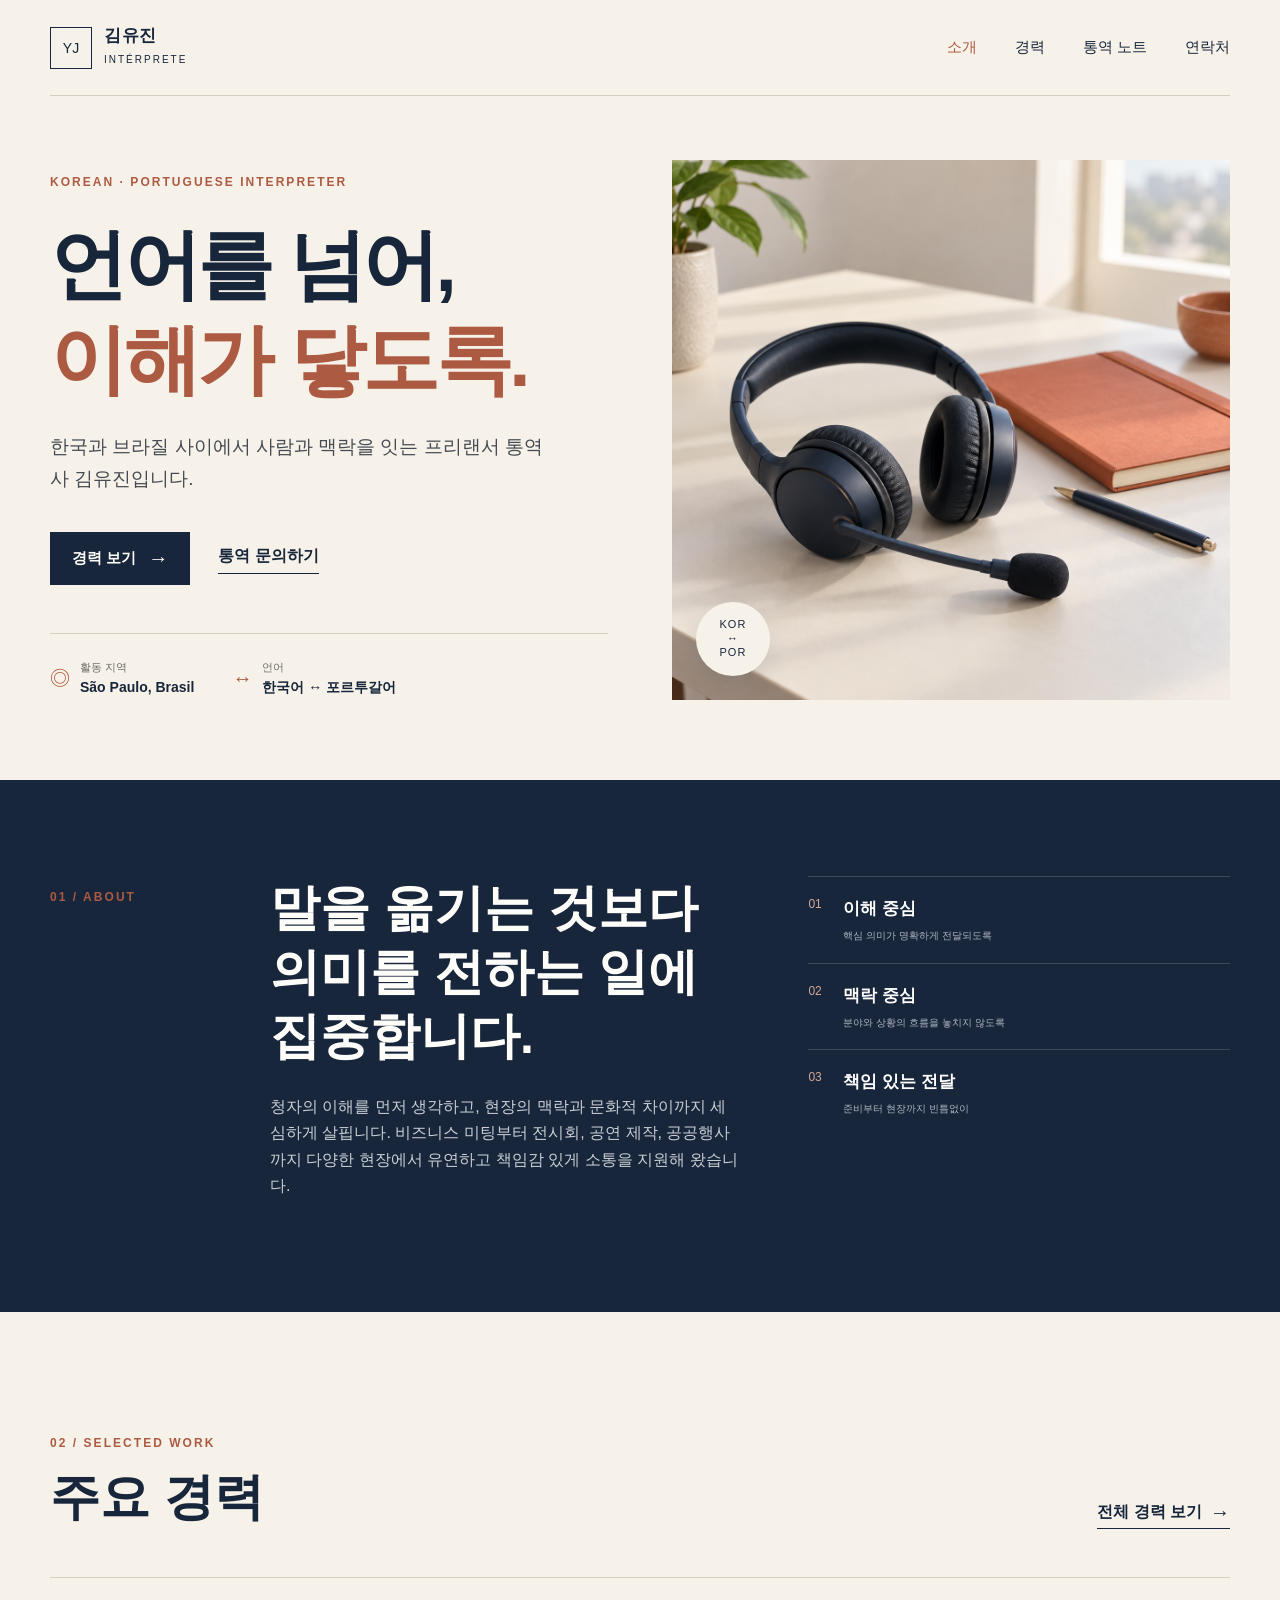
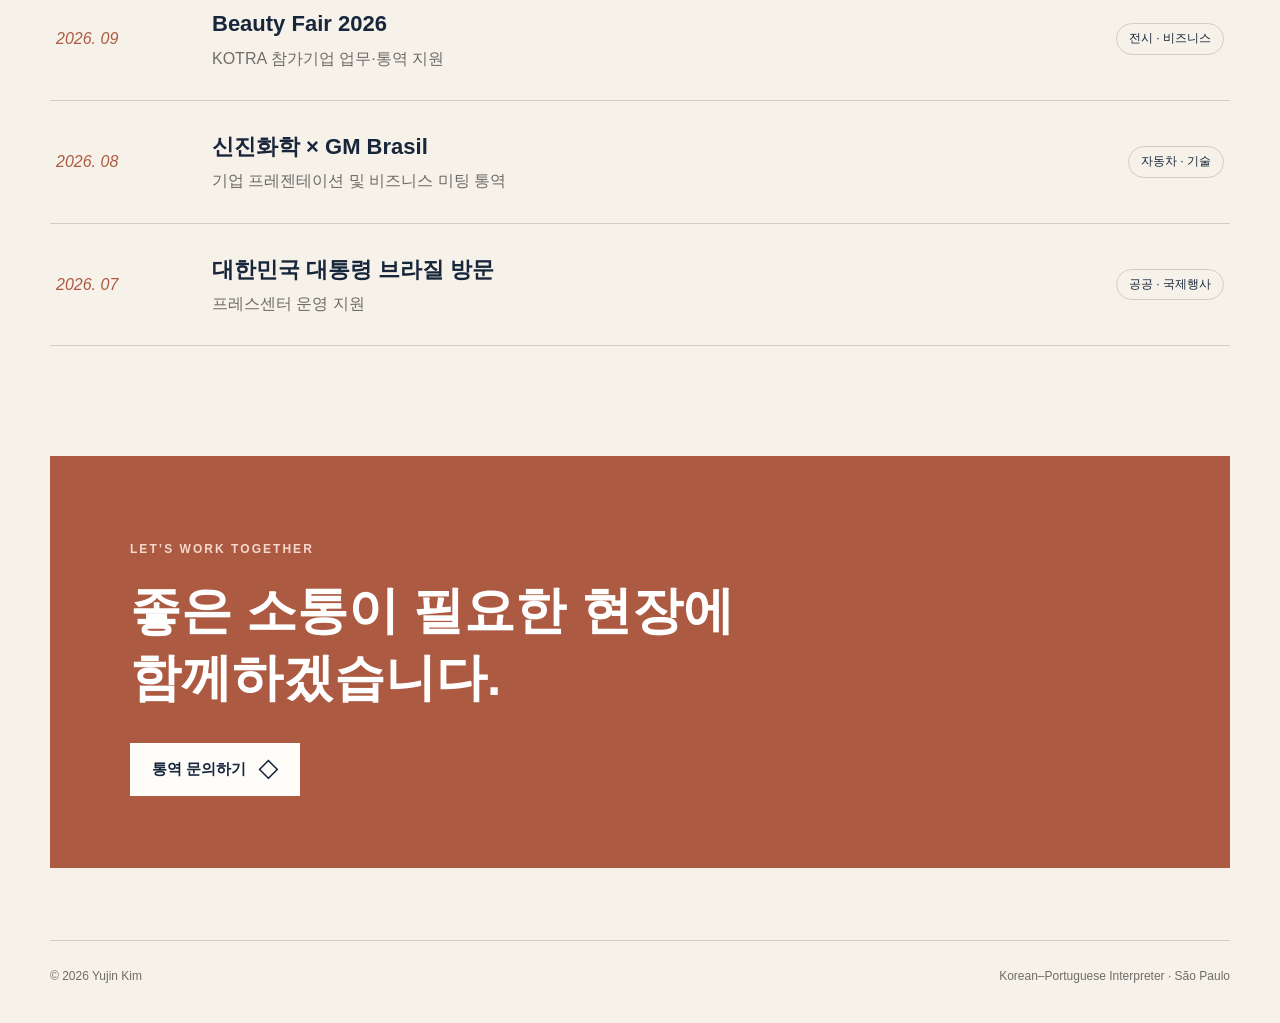
==== index.html @ b3f225e0 "첫 배포" ====
<!doctype html>
<html lang="ko">
<head>
<meta charset="utf-8">
<meta name="viewport" content="width=device-width, initial-scale=1">
<title>김유진 | 한–포 통역사</title>
<meta name="description" content="한국어–포르투갈어 프리랜서 통역사 김유진의 포트폴리오입니다.">
<link rel="icon" href="./public/favicon.svg" type="image/svg+xml">
<link rel="stylesheet" href="./styles.css">
</head>
<body>
<main>
      <header class="site-header shell"><a class="brand" href="./index.html" aria-current="page"><span>YJ</span><b>김유진</b><small>INTÉRPRETE</small></a><nav aria-label="주요 메뉴"><a href="./index.html" aria-current="page">소개</a><a href="./experience.html">경력</a><a href="./notes.html">통역 노트</a><a href="./contact.html">연락처</a></nav></header>
      <section class="hero shell">
        <div class="hero-copy">
          <p class="eyebrow">KOREAN · PORTUGUESE INTERPRETER</p>
          <h1>언어를 넘어,<br /><em>이해가 닿도록.</em></h1>
          <p class="hero-lead">한국과 브라질 사이에서 사람과 맥락을 잇는 프리랜서 통역사 김유진입니다.</p>
          <div class="hero-actions">
            <a class="button button-dark" href="./experience.html">경력 보기 <span class="icon" aria-hidden="true">→</span></a>
            <a class="text-link" href="./contact.html">통역 문의하기</a>
          </div>
          <dl class="hero-meta">
            <div><span class="icon" aria-hidden="true">◎</span><dt>활동 지역</dt><dd>São Paulo, Brasil</dd></div>
            <div><span class="icon" aria-hidden="true">↔</span><dt>언어</dt><dd>한국어 ↔ 포르투갈어</dd></div>
          </dl>
        </div>
        <div class="hero-visual">
          <img src="./public/interpreter-hero.png" alt="밝은 책상 위의 네이비 통역용 헤드셋과 노트, 펜" fetchpriority="high" />
          <span class="hero-stamp">KOR<br />↔<br />POR</span>
        </div>
      </section>
      <section class="intro-band"><div class="shell intro-grid">
        <p class="section-index">01 / ABOUT</p>
        <div><h2>말을 옮기는 것보다<br />의미를 전하는 일에 집중합니다.</h2><p>청자의 이해를 먼저 생각하고, 현장의 맥락과 문화적 차이까지 세심하게 살핍니다. 비즈니스 미팅부터 전시회, 공연 제작, 공공행사까지 다양한 현장에서 유연하고 책임감 있게 소통을 지원해 왔습니다.</p></div>
        <div class="principles"><span>01 <b>이해 중심</b><small>핵심 의미가 명확하게 전달되도록</small></span><span>02 <b>맥락 중심</b><small>분야와 상황의 흐름을 놓치지 않도록</small></span><span>03 <b>책임 있는 전달</b><small>준비부터 현장까지 빈틈없이</small></span></div>
      </div></section>
      <section class="shell featured-section">
        <div class="section-heading"><div><p class="section-index">02 / SELECTED WORK</p><h2>주요 경력</h2></div><a class="text-link" href="./experience.html">전체 경력 보기 <span class="icon" aria-hidden="true">→</span></a></div>
        <div class="work-list"><article class="work-row"><time>2026. 09</time><div><h3>Beauty Fair 2026</h3><p>KOTRA 참가기업 업무·통역 지원</p></div><span>전시 · 비즈니스</span></article><article class="work-row"><time>2026. 08</time><div><h3>신진화학 × GM Brasil</h3><p>기업 프레젠테이션 및 비즈니스 미팅 통역</p></div><span>자동차 · 기술</span></article><article class="work-row"><time>2026. 07</time><div><h3>대한민국 대통령 브라질 방문</h3><p>프레스센터 운영 지원</p></div><span>공공 · 국제행사</span></article></div>
      </section>
      <section class="cta shell"><p class="eyebrow">LET’S WORK TOGETHER</p><h2>좋은 소통이 필요한 현장에<br />함께하겠습니다.</h2><a class="button button-light" href="./contact.html">통역 문의하기 <span class="icon" aria-hidden="true">◇</span></a></section>
      <footer class="footer shell"><span>© 2026 Yujin Kim</span><span>Korean–Portuguese Interpreter · São Paulo</span></footer>
    </main>
</body>
</html>
---- styles.css ----
:root{--ink:#17263b;--paper:#f7f2e9;--cream:#eee5d7;--terra:#ad5a42;--line:#d7cdbf;--white:#fffdfa;--muted:#6e6c68;--background:var(--paper);--foreground:var(--ink);--card:var(--white);--card-foreground:var(--ink);--primary:var(--ink);--primary-foreground:var(--white);--secondary:var(--cream);--secondary-foreground:var(--ink);--muted-foreground:var(--muted);--border:var(--line);--radius:.4rem}

*{box-sizing:border-box}html{scroll-behavior:smooth}body{margin:0;background:var(--paper);color:var(--ink);font-family:"Pretendard","Noto Sans KR","Malgun Gothic","Apple SD Gothic Neo",Arial,sans-serif;font-size:16px;line-height:1.65}a{color:inherit;text-decoration:none}.shell{width:min(1180px,calc(100% - 48px));margin-inline:auto}.site-header{height:96px;display:flex;align-items:center;justify-content:space-between;border-bottom:1px solid var(--line)}.brand{display:grid;grid-template-columns:42px auto;grid-template-rows:auto auto;column-gap:12px;line-height:1}.brand span{grid-row:1/3;width:42px;height:42px;border:1px solid var(--ink);display:grid;place-items:center;font-family:"Pretendard","Noto Sans KR","Malgun Gothic","Apple SD Gothic Neo",Arial,sans-serif;font-size:14px}.brand b{font-size:17px;letter-spacing:.03em}.brand small{font-size:10px;letter-spacing:.2em;margin-top:7px}.site-header nav{display:flex;gap:38px;font-size:15px}.site-header nav a{position:relative}.site-header nav a:after{content:"";position:absolute;left:0;right:100%;bottom:-7px;height:1px;background:var(--terra);transition:.25s}.site-header nav a:hover:after{right:0}
.hero{min-height:680px;display:grid;grid-template-columns:1fr 1fr;gap:64px;align-items:center;padding-block:64px 80px}.eyebrow,.section-index{font-size:12px;font-weight:700;letter-spacing:.17em;color:var(--terra);text-transform:uppercase}.hero h1,.page-hero h1,.contact-title h1{font-family:"Pretendard","Noto Sans KR","Malgun Gothic","Apple SD Gothic Neo",Arial,sans-serif;font-size:clamp(48px,6vw,82px);font-weight:400;line-height:1.14;letter-spacing:-.035em;margin:24px 0}.hero h1 em,.page-hero h1 em,.contact-title h1 em{color:var(--terra);font-style:italic}.hero-lead{font-size:19px;max-width:510px;color:#454b52}.hero-actions{display:flex;align-items:center;gap:28px;margin-top:38px}.button{display:inline-flex;align-items:center;justify-content:center;gap:12px;padding:14px 22px;font-weight:650;font-size:15px;transition:.2s}.button-dark{background:var(--ink);color:var(--white)}.button-dark:hover{background:var(--terra)}.button-light{background:var(--white);color:var(--ink)}.button-light:hover{background:var(--cream)}.text-link{display:inline-flex;align-items:center;gap:8px;border-bottom:1px solid currentColor;padding-bottom:3px;font-weight:650}.hero-meta{display:flex;gap:38px;margin:48px 0 0;padding-top:24px;border-top:1px solid var(--line)}.hero-meta div{display:grid;grid-template-columns:auto auto;column-gap:10px;align-items:center}.hero-meta svg{grid-row:1/3;color:var(--terra)}.hero-meta dt{font-size:11px;color:var(--muted)}.hero-meta dd{margin:0;font-size:14px;font-weight:650}.hero-visual{position:relative;min-height:540px;overflow:hidden}.hero-visual img{object-fit:cover;object-position:65% center}.hero-stamp{position:absolute;left:24px;bottom:24px;width:74px;height:74px;border-radius:50%;background:var(--paper);display:grid;place-items:center;text-align:center;font:11px/1.25 "Pretendard","Noto Sans KR","Malgun Gothic","Apple SD Gothic Neo",Arial,sans-serif;letter-spacing:.1em;box-shadow:0 8px 30px #17263b1a}
.intro-band{background:var(--ink);color:var(--white);padding:96px 0}.intro-grid{display:grid;grid-template-columns:150px 1fr .9fr;gap:70px}.intro-grid h2,.section-heading h2,.expertise h2{font-family:"Pretendard","Noto Sans KR","Malgun Gothic","Apple SD Gothic Neo",Arial,sans-serif;font-size:clamp(32px,4vw,50px);font-weight:600;line-height:1.28;margin:0 0 26px}.intro-grid>div>p{color:#c9ced4;max-width:560px}.principles{display:flex;flex-direction:column}.principles span{display:grid;grid-template-columns:35px 1fr;border-top:1px solid #ffffff2c;padding:18px 0;color:#d5a997;font-size:12px}.principles b{color:white;font-size:17px}.principles small{grid-column:2;color:#aeb6c0;margin-top:5px}.featured-section{padding-block:110px}.section-heading{display:flex;justify-content:space-between;align-items:end;margin-bottom:48px}.section-heading h2{margin:10px 0 0}.work-row{display:grid;grid-template-columns:120px 1fr auto;gap:36px;align-items:center;padding:28px 6px;border-top:1px solid var(--line);transition:.2s}.work-row:last-child{border-bottom:1px solid var(--line)}.work-row:hover{padding-inline:16px;background:#fff8}.work-row time{font:italic 16px "Pretendard","Noto Sans KR","Malgun Gothic","Apple SD Gothic Neo",Arial,sans-serif;color:var(--terra)}.work-row h3{font-size:22px;margin:0 0 3px}.work-row p{color:var(--muted);margin:0}.work-row>span,.tag{font-size:12px;border:1px solid var(--line);border-radius:99px;padding:5px 12px}.cta{background:var(--terra);color:white;padding:72px 80px;margin-bottom:72px;position:relative}.cta .eyebrow{color:#f6d8cd}.cta h2{font:600 clamp(34px,4vw,52px)/1.3 "Pretendard","Noto Sans KR","Malgun Gothic","Apple SD Gothic Neo",Arial,sans-serif;margin:18px 0 32px}.footer{display:flex;justify-content:space-between;border-top:1px solid var(--line);padding-block:26px 36px;font-size:12px;color:var(--muted)}
.page-hero{padding-block:100px 88px;display:grid;grid-template-columns:1fr .45fr;align-items:end}.page-hero .eyebrow{grid-column:1/3}.page-hero h1{font-size:clamp(44px,5.5vw,72px);margin-bottom:0}.page-hero>p:last-child{color:var(--muted);margin:0 0 10px}.experience-table{border-bottom:1px solid var(--line)}.experience-row{display:grid;grid-template-columns:55px 100px 1fr auto;gap:24px;align-items:center;border-top:1px solid var(--line);padding:25px 4px}.experience-row .number{font:italic 13px "Pretendard","Noto Sans KR","Malgun Gothic","Apple SD Gothic Neo",Arial,sans-serif;color:var(--terra)}.experience-row time{font-size:13px;color:var(--muted)}.experience-row h2{font-size:20px;margin:0}.experience-row p{margin:2px 0 0;color:var(--muted);font-size:14px}.expertise{display:grid;grid-template-columns:200px 1fr;padding-block:100px}.pill-grid{display:grid;grid-template-columns:repeat(3,1fr);gap:12px}.pill-grid span{border:1px solid var(--line);padding:16px 20px;background:#fff5}
.contact-layout{min-height:650px;display:grid;grid-template-columns:1.15fr .85fr;gap:100px;align-items:center;padding-block:80px}.contact-title>p:last-child{font-size:18px;color:var(--muted);max-width:480px}.contact-card{background:var(--ink);color:white;padding:44px}.card-kicker{font-size:12px;letter-spacing:.14em;color:#d5a997;margin:0 0 24px}.contact-card>a,.contact-line{display:grid;grid-template-columns:28px 1fr auto;gap:18px;align-items:center;padding:24px 0;border-top:1px solid #ffffff2c}.contact-card small{display:block;color:#aeb6c0;font-size:10px;letter-spacing:.15em}.contact-card b{font-size:17px}.contact-card svg{color:#d5a997}.inquiry{border-top:1px solid var(--line);padding-block:65px;display:grid;grid-template-columns:200px 1fr}.inquiry-grid{display:grid;grid-template-columns:repeat(4,1fr);gap:20px}.inquiry-grid span{display:flex;flex-direction:column;font-weight:650}.inquiry-grid b{font:italic 24px "Pretendard","Noto Sans KR","Malgun Gothic","Apple SD Gothic Neo",Arial,sans-serif;color:var(--terra);margin-bottom:12px}.contact-note{background:var(--cream);padding:22px 28px;margin-bottom:70px}.contact-note p{margin:0;font-size:14px}
@media(max-width:850px){.shell{width:min(100% - 32px,1180px)}.site-header{height:78px}.site-header nav{gap:19px}.hero{grid-template-columns:1fr;gap:38px;padding-top:55px}.hero-visual{min-height:420px}.intro-grid{grid-template-columns:1fr;gap:30px}.section-index{margin:0}.page-hero{grid-template-columns:1fr}.page-hero .eyebrow{grid-column:auto}.page-hero>p:last-child{margin-top:25px}.contact-layout{grid-template-columns:1fr;gap:48px;padding-block:70px}.expertise,.inquiry{grid-template-columns:1fr;gap:28px}.pill-grid{grid-template-columns:repeat(2,1fr)}.inquiry-grid{grid-template-columns:repeat(2,1fr)}}
@media(max-width:560px){.brand small{display:none}.site-header nav{font-size:14px;gap:15px}.hero{min-height:0}.hero h1,.page-hero h1,.contact-title h1{font-size:44px}.hero-actions{align-items:flex-start;flex-direction:column;gap:20px}.hero-meta{flex-direction:column;gap:15px}.hero-visual{min-height:330px}.intro-band{padding:70px 0}.featured-section{padding-block:80px}.section-heading{align-items:flex-start;gap:25px;flex-direction:column}.work-row{grid-template-columns:80px 1fr}.work-row>span{display:none}.cta{padding:48px 28px}.footer{flex-direction:column;gap:6px}.experience-row{grid-template-columns:40px 1fr}.experience-row time{grid-column:1}.experience-row>div{grid-column:2;grid-row:1/3}.experience-row .tag{display:none}.pill-grid,.inquiry-grid{grid-template-columns:1fr}.contact-card{padding:30px 24px}.contact-card b{font-size:15px}}
.hero h1,.page-hero h1,.contact-title h1{font-family:"Pretendard","Noto Sans KR","Malgun Gothic","Apple SD Gothic Neo",Arial,sans-serif;font-weight:650;line-height:1.24;letter-spacing:-.045em}
.hero h1 em,.page-hero h1 em,.contact-title h1 em{font-style:normal}
.hero-visual img{object-position:center}
@media(max-width:560px){.site-header{height:auto;min-height:96px;flex-wrap:wrap;gap:20px;padding-block:18px}.site-header nav{gap:20px;flex-wrap:wrap}.hero h1,.page-hero h1,.contact-title h1{font-size:clamp(34px,9vw,44px)}}
@media(prefers-reduced-motion:reduce){*{scroll-behavior:auto!important;transition:none!important}}
.notes-hero{padding-bottom:64px}.notes-content{min-height:380px;margin-bottom:90px}.notes-list-heading{display:flex;align-items:center;justify-content:space-between;padding:20px 0;border-block:1px solid var(--line)}.notes-list-heading h2{font-size:18px;margin:0;font-weight:650}.notes-list-heading span{color:var(--muted);font-size:14px}.notes-empty{padding:80px 24px;color:var(--ink)}.notes-empty svg{color:var(--terra)}.notes-empty h2{font-size:20px;font-weight:600;margin:0}.notes-empty [data-slot="empty-header"]{max-width:480px}.site-header nav a:focus-visible{outline:2px solid var(--terra);outline-offset:8px}

.hero-visual img{position:absolute;inset:0;width:100%;height:100%}.icon{display:inline-block;flex-shrink:0;font-size:20px;line-height:1}.hero-meta .icon{grid-row:1/3;color:var(--terra)}.contact-card .icon{color:#d5a997}.notes-empty{text-align:center;display:flex;justify-content:center}.empty-header{max-width:480px}.notes-symbol{font-size:42px;color:var(--terra)}.notes-empty p{color:var(--muted)}.site-header nav a[aria-current="page"]{color:var(--terra)}.contact-card b{overflow-wrap:anywhere}a:focus-visible{outline:2px solid var(--terra);outline-offset:5px}
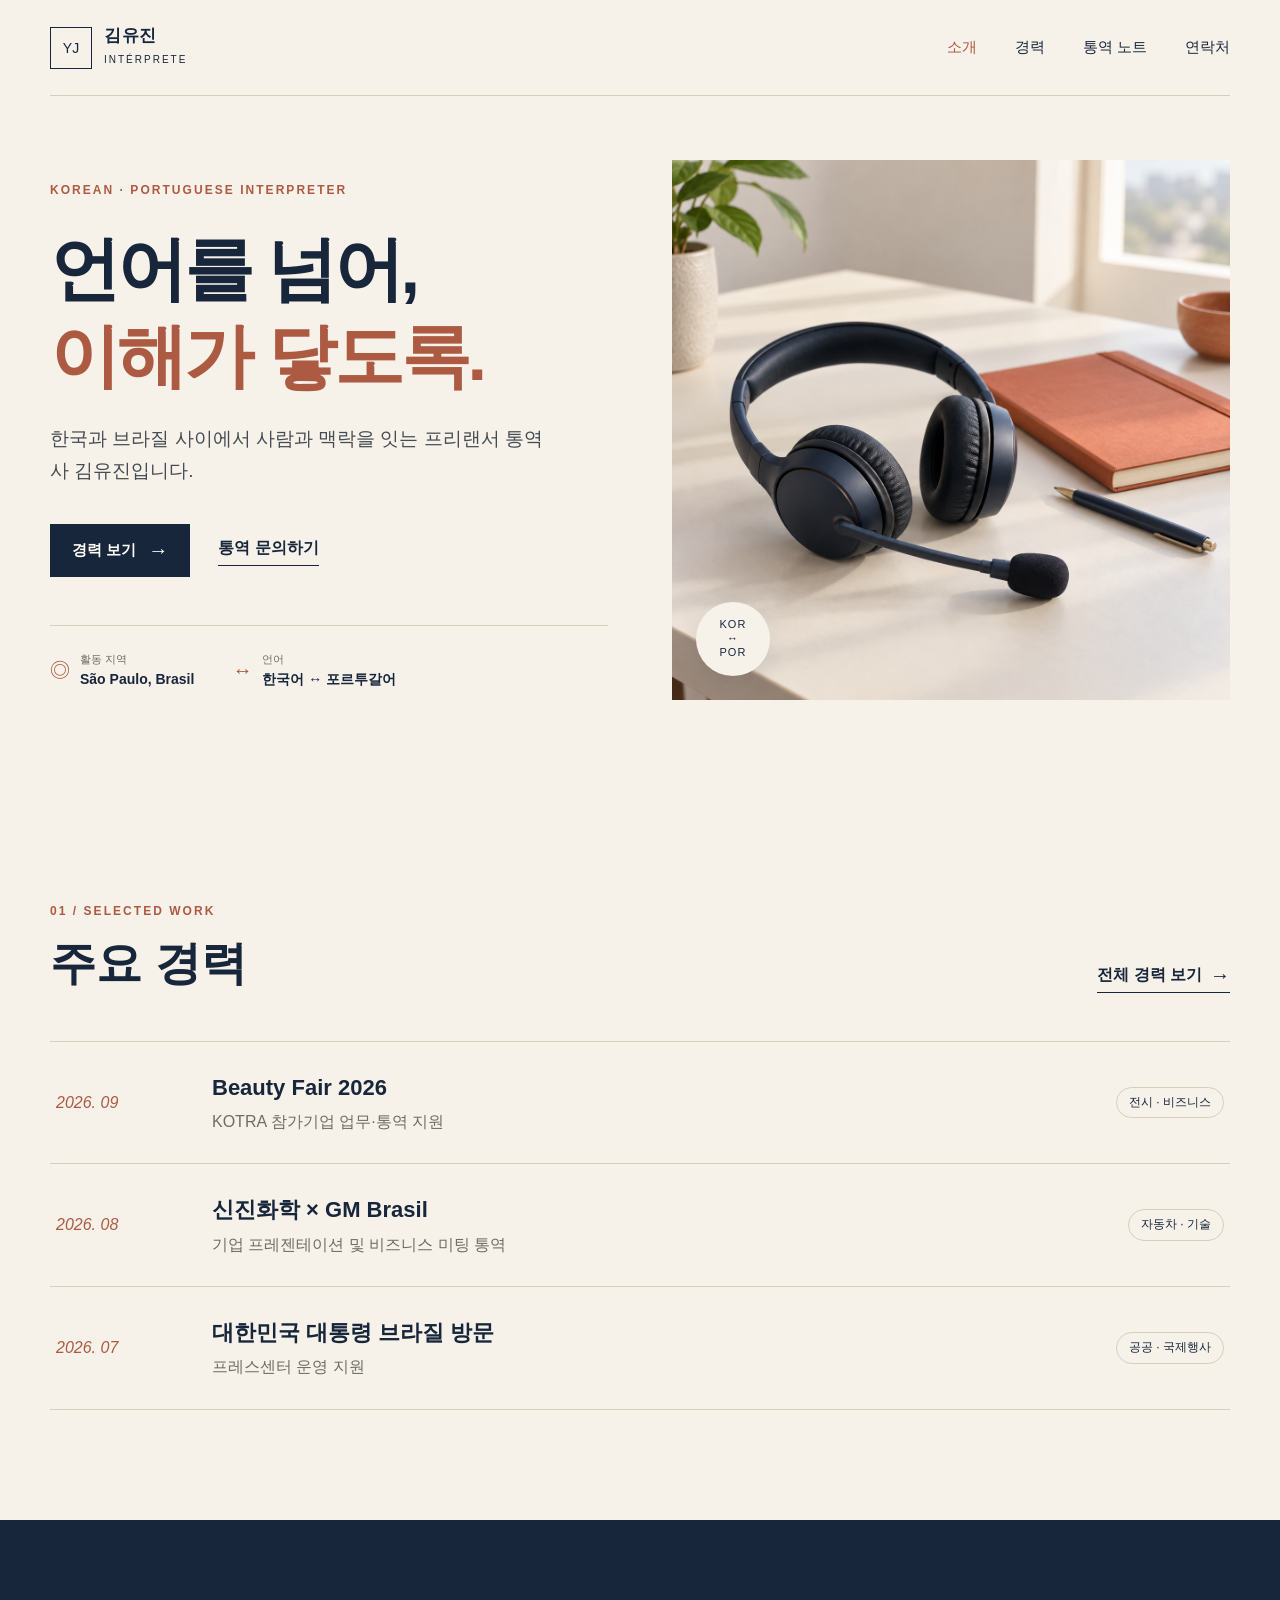
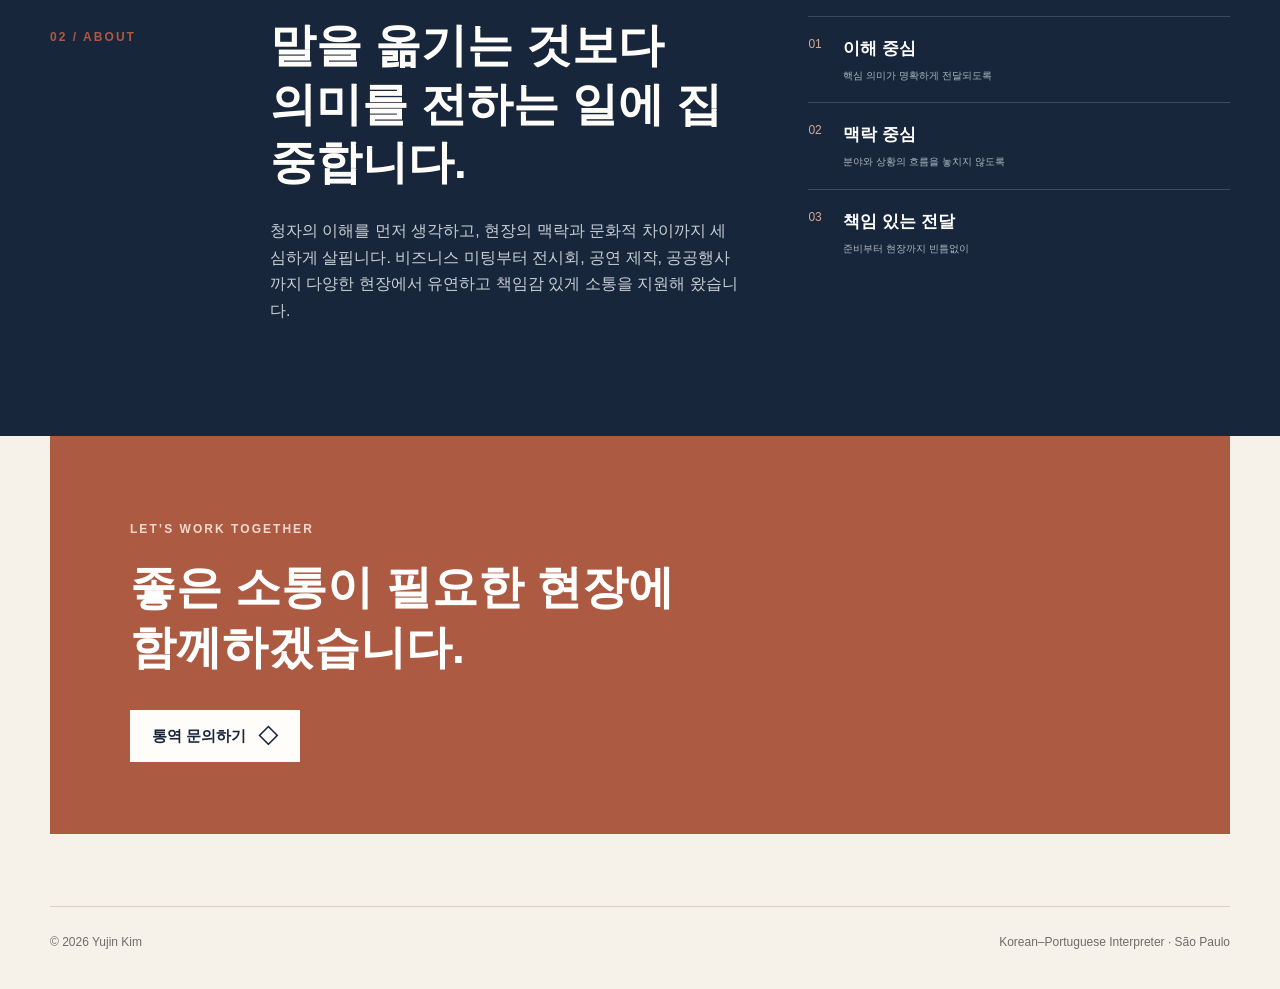
==== commit d09e65d0: "큰 제목 크기 조정 및 소개 섹션 순서 변경" ====
--- a/index.html
+++ b/index.html
@@ -30,15 +30,15 @@
           <span class="hero-stamp">KOR<br />↔<br />POR</span>
         </div>
       </section>
+      <section class="shell featured-section">
+        <div class="section-heading"><div><p class="section-index">01 / SELECTED WORK</p><h2>주요 경력</h2></div><a class="text-link" href="./experience.html">전체 경력 보기 <span class="icon" aria-hidden="true">→</span></a></div>
+        <div class="work-list"><article class="work-row"><time>2026. 09</time><div><h3>Beauty Fair 2026</h3><p>KOTRA 참가기업 업무·통역 지원</p></div><span>전시 · 비즈니스</span></article><article class="work-row"><time>2026. 08</time><div><h3>신진화학 × GM Brasil</h3><p>기업 프레젠테이션 및 비즈니스 미팅 통역</p></div><span>자동차 · 기술</span></article><article class="work-row"><time>2026. 07</time><div><h3>대한민국 대통령 브라질 방문</h3><p>프레스센터 운영 지원</p></div><span>공공 · 국제행사</span></article></div>
+      </section>
       <section class="intro-band"><div class="shell intro-grid">
-        <p class="section-index">01 / ABOUT</p>
+        <p class="section-index">02 / ABOUT</p>
         <div><h2>말을 옮기는 것보다<br />의미를 전하는 일에 집중합니다.</h2><p>청자의 이해를 먼저 생각하고, 현장의 맥락과 문화적 차이까지 세심하게 살핍니다. 비즈니스 미팅부터 전시회, 공연 제작, 공공행사까지 다양한 현장에서 유연하고 책임감 있게 소통을 지원해 왔습니다.</p></div>
         <div class="principles"><span>01 <b>이해 중심</b><small>핵심 의미가 명확하게 전달되도록</small></span><span>02 <b>맥락 중심</b><small>분야와 상황의 흐름을 놓치지 않도록</small></span><span>03 <b>책임 있는 전달</b><small>준비부터 현장까지 빈틈없이</small></span></div>
       </div></section>
-      <section class="shell featured-section">
-        <div class="section-heading"><div><p class="section-index">02 / SELECTED WORK</p><h2>주요 경력</h2></div><a class="text-link" href="./experience.html">전체 경력 보기 <span class="icon" aria-hidden="true">→</span></a></div>
-        <div class="work-list"><article class="work-row"><time>2026. 09</time><div><h3>Beauty Fair 2026</h3><p>KOTRA 참가기업 업무·통역 지원</p></div><span>전시 · 비즈니스</span></article><article class="work-row"><time>2026. 08</time><div><h3>신진화학 × GM Brasil</h3><p>기업 프레젠테이션 및 비즈니스 미팅 통역</p></div><span>자동차 · 기술</span></article><article class="work-row"><time>2026. 07</time><div><h3>대한민국 대통령 브라질 방문</h3><p>프레스센터 운영 지원</p></div><span>공공 · 국제행사</span></article></div>
-      </section>
       <section class="cta shell"><p class="eyebrow">LET’S WORK TOGETHER</p><h2>좋은 소통이 필요한 현장에<br />함께하겠습니다.</h2><a class="button button-light" href="./contact.html">통역 문의하기 <span class="icon" aria-hidden="true">◇</span></a></section>
       <footer class="footer shell"><span>© 2026 Yujin Kim</span><span>Korean–Portuguese Interpreter · São Paulo</span></footer>
     </main>
--- a/styles.css
+++ b/styles.css
@@ -1,16 +1,16 @@
 :root{--ink:#17263b;--paper:#f7f2e9;--cream:#eee5d7;--terra:#ad5a42;--line:#d7cdbf;--white:#fffdfa;--muted:#6e6c68;--background:var(--paper);--foreground:var(--ink);--card:var(--white);--card-foreground:var(--ink);--primary:var(--ink);--primary-foreground:var(--white);--secondary:var(--cream);--secondary-foreground:var(--ink);--muted-foreground:var(--muted);--border:var(--line);--radius:.4rem}
 
 *{box-sizing:border-box}html{scroll-behavior:smooth}body{margin:0;background:var(--paper);color:var(--ink);font-family:"Pretendard","Noto Sans KR","Malgun Gothic","Apple SD Gothic Neo",Arial,sans-serif;font-size:16px;line-height:1.65}a{color:inherit;text-decoration:none}.shell{width:min(1180px,calc(100% - 48px));margin-inline:auto}.site-header{height:96px;display:flex;align-items:center;justify-content:space-between;border-bottom:1px solid var(--line)}.brand{display:grid;grid-template-columns:42px auto;grid-template-rows:auto auto;column-gap:12px;line-height:1}.brand span{grid-row:1/3;width:42px;height:42px;border:1px solid var(--ink);display:grid;place-items:center;font-family:"Pretendard","Noto Sans KR","Malgun Gothic","Apple SD Gothic Neo",Arial,sans-serif;font-size:14px}.brand b{font-size:17px;letter-spacing:.03em}.brand small{font-size:10px;letter-spacing:.2em;margin-top:7px}.site-header nav{display:flex;gap:38px;font-size:15px}.site-header nav a{position:relative}.site-header nav a:after{content:"";position:absolute;left:0;right:100%;bottom:-7px;height:1px;background:var(--terra);transition:.25s}.site-header nav a:hover:after{right:0}
-.hero{min-height:680px;display:grid;grid-template-columns:1fr 1fr;gap:64px;align-items:center;padding-block:64px 80px}.eyebrow,.section-index{font-size:12px;font-weight:700;letter-spacing:.17em;color:var(--terra);text-transform:uppercase}.hero h1,.page-hero h1,.contact-title h1{font-family:"Pretendard","Noto Sans KR","Malgun Gothic","Apple SD Gothic Neo",Arial,sans-serif;font-size:clamp(48px,6vw,82px);font-weight:400;line-height:1.14;letter-spacing:-.035em;margin:24px 0}.hero h1 em,.page-hero h1 em,.contact-title h1 em{color:var(--terra);font-style:italic}.hero-lead{font-size:19px;max-width:510px;color:#454b52}.hero-actions{display:flex;align-items:center;gap:28px;margin-top:38px}.button{display:inline-flex;align-items:center;justify-content:center;gap:12px;padding:14px 22px;font-weight:650;font-size:15px;transition:.2s}.button-dark{background:var(--ink);color:var(--white)}.button-dark:hover{background:var(--terra)}.button-light{background:var(--white);color:var(--ink)}.button-light:hover{background:var(--cream)}.text-link{display:inline-flex;align-items:center;gap:8px;border-bottom:1px solid currentColor;padding-bottom:3px;font-weight:650}.hero-meta{display:flex;gap:38px;margin:48px 0 0;padding-top:24px;border-top:1px solid var(--line)}.hero-meta div{display:grid;grid-template-columns:auto auto;column-gap:10px;align-items:center}.hero-meta svg{grid-row:1/3;color:var(--terra)}.hero-meta dt{font-size:11px;color:var(--muted)}.hero-meta dd{margin:0;font-size:14px;font-weight:650}.hero-visual{position:relative;min-height:540px;overflow:hidden}.hero-visual img{object-fit:cover;object-position:65% center}.hero-stamp{position:absolute;left:24px;bottom:24px;width:74px;height:74px;border-radius:50%;background:var(--paper);display:grid;place-items:center;text-align:center;font:11px/1.25 "Pretendard","Noto Sans KR","Malgun Gothic","Apple SD Gothic Neo",Arial,sans-serif;letter-spacing:.1em;box-shadow:0 8px 30px #17263b1a}
-.intro-band{background:var(--ink);color:var(--white);padding:96px 0}.intro-grid{display:grid;grid-template-columns:150px 1fr .9fr;gap:70px}.intro-grid h2,.section-heading h2,.expertise h2{font-family:"Pretendard","Noto Sans KR","Malgun Gothic","Apple SD Gothic Neo",Arial,sans-serif;font-size:clamp(32px,4vw,50px);font-weight:600;line-height:1.28;margin:0 0 26px}.intro-grid>div>p{color:#c9ced4;max-width:560px}.principles{display:flex;flex-direction:column}.principles span{display:grid;grid-template-columns:35px 1fr;border-top:1px solid #ffffff2c;padding:18px 0;color:#d5a997;font-size:12px}.principles b{color:white;font-size:17px}.principles small{grid-column:2;color:#aeb6c0;margin-top:5px}.featured-section{padding-block:110px}.section-heading{display:flex;justify-content:space-between;align-items:end;margin-bottom:48px}.section-heading h2{margin:10px 0 0}.work-row{display:grid;grid-template-columns:120px 1fr auto;gap:36px;align-items:center;padding:28px 6px;border-top:1px solid var(--line);transition:.2s}.work-row:last-child{border-bottom:1px solid var(--line)}.work-row:hover{padding-inline:16px;background:#fff8}.work-row time{font:italic 16px "Pretendard","Noto Sans KR","Malgun Gothic","Apple SD Gothic Neo",Arial,sans-serif;color:var(--terra)}.work-row h3{font-size:22px;margin:0 0 3px}.work-row p{color:var(--muted);margin:0}.work-row>span,.tag{font-size:12px;border:1px solid var(--line);border-radius:99px;padding:5px 12px}.cta{background:var(--terra);color:white;padding:72px 80px;margin-bottom:72px;position:relative}.cta .eyebrow{color:#f6d8cd}.cta h2{font:600 clamp(34px,4vw,52px)/1.3 "Pretendard","Noto Sans KR","Malgun Gothic","Apple SD Gothic Neo",Arial,sans-serif;margin:18px 0 32px}.footer{display:flex;justify-content:space-between;border-top:1px solid var(--line);padding-block:26px 36px;font-size:12px;color:var(--muted)}
-.page-hero{padding-block:100px 88px;display:grid;grid-template-columns:1fr .45fr;align-items:end}.page-hero .eyebrow{grid-column:1/3}.page-hero h1{font-size:clamp(44px,5.5vw,72px);margin-bottom:0}.page-hero>p:last-child{color:var(--muted);margin:0 0 10px}.experience-table{border-bottom:1px solid var(--line)}.experience-row{display:grid;grid-template-columns:55px 100px 1fr auto;gap:24px;align-items:center;border-top:1px solid var(--line);padding:25px 4px}.experience-row .number{font:italic 13px "Pretendard","Noto Sans KR","Malgun Gothic","Apple SD Gothic Neo",Arial,sans-serif;color:var(--terra)}.experience-row time{font-size:13px;color:var(--muted)}.experience-row h2{font-size:20px;margin:0}.experience-row p{margin:2px 0 0;color:var(--muted);font-size:14px}.expertise{display:grid;grid-template-columns:200px 1fr;padding-block:100px}.pill-grid{display:grid;grid-template-columns:repeat(3,1fr);gap:12px}.pill-grid span{border:1px solid var(--line);padding:16px 20px;background:#fff5}
+.hero{min-height:680px;display:grid;grid-template-columns:1fr 1fr;gap:64px;align-items:center;padding-block:64px 80px}.eyebrow,.section-index{font-size:12px;font-weight:700;letter-spacing:.17em;color:var(--terra);text-transform:uppercase}.hero h1,.page-hero h1,.contact-title h1{font-family:"Pretendard","Noto Sans KR","Malgun Gothic","Apple SD Gothic Neo",Arial,sans-serif;font-size:clamp(44px,5.5vw,75px);font-weight:400;line-height:1.14;letter-spacing:-.035em;margin:24px 0}.hero h1 em,.page-hero h1 em,.contact-title h1 em{color:var(--terra);font-style:italic}.hero-lead{font-size:19px;max-width:510px;color:#454b52}.hero-actions{display:flex;align-items:center;gap:28px;margin-top:38px}.button{display:inline-flex;align-items:center;justify-content:center;gap:12px;padding:14px 22px;font-weight:650;font-size:15px;transition:.2s}.button-dark{background:var(--ink);color:var(--white)}.button-dark:hover{background:var(--terra)}.button-light{background:var(--white);color:var(--ink)}.button-light:hover{background:var(--cream)}.text-link{display:inline-flex;align-items:center;gap:8px;border-bottom:1px solid currentColor;padding-bottom:3px;font-weight:650}.hero-meta{display:flex;gap:38px;margin:48px 0 0;padding-top:24px;border-top:1px solid var(--line)}.hero-meta div{display:grid;grid-template-columns:auto auto;column-gap:10px;align-items:center}.hero-meta svg{grid-row:1/3;color:var(--terra)}.hero-meta dt{font-size:11px;color:var(--muted)}.hero-meta dd{margin:0;font-size:14px;font-weight:650}.hero-visual{position:relative;min-height:540px;overflow:hidden}.hero-visual img{object-fit:cover;object-position:65% center}.hero-stamp{position:absolute;left:24px;bottom:24px;width:74px;height:74px;border-radius:50%;background:var(--paper);display:grid;place-items:center;text-align:center;font:11px/1.25 "Pretendard","Noto Sans KR","Malgun Gothic","Apple SD Gothic Neo",Arial,sans-serif;letter-spacing:.1em;box-shadow:0 8px 30px #17263b1a}
+.intro-band{background:var(--ink);color:var(--white);padding:96px 0}.intro-grid{display:grid;grid-template-columns:150px 1fr .9fr;gap:70px}.intro-grid h2,.section-heading h2,.expertise h2{font-family:"Pretendard","Noto Sans KR","Malgun Gothic","Apple SD Gothic Neo",Arial,sans-serif;font-size:clamp(29px,3.6vw,46px);font-weight:600;line-height:1.28;margin:0 0 26px}.intro-grid>div>p{color:#c9ced4;max-width:560px}.principles{display:flex;flex-direction:column}.principles span{display:grid;grid-template-columns:35px 1fr;border-top:1px solid #ffffff2c;padding:18px 0;color:#d5a997;font-size:12px}.principles b{color:white;font-size:17px}.principles small{grid-column:2;color:#aeb6c0;margin-top:5px}.featured-section{padding-block:110px}.section-heading{display:flex;justify-content:space-between;align-items:end;margin-bottom:48px}.section-heading h2{margin:10px 0 0}.work-row{display:grid;grid-template-columns:120px 1fr auto;gap:36px;align-items:center;padding:28px 6px;border-top:1px solid var(--line);transition:.2s}.work-row:last-child{border-bottom:1px solid var(--line)}.work-row:hover{padding-inline:16px;background:#fff8}.work-row time{font:italic 16px "Pretendard","Noto Sans KR","Malgun Gothic","Apple SD Gothic Neo",Arial,sans-serif;color:var(--terra)}.work-row h3{font-size:22px;margin:0 0 3px}.work-row p{color:var(--muted);margin:0}.work-row>span,.tag{font-size:12px;border:1px solid var(--line);border-radius:99px;padding:5px 12px}.cta{background:var(--terra);color:white;padding:72px 80px;margin-bottom:72px;position:relative}.cta .eyebrow{color:#f6d8cd}.cta h2{font:600 clamp(31px,3.6vw,48px)/1.3 "Pretendard","Noto Sans KR","Malgun Gothic","Apple SD Gothic Neo",Arial,sans-serif;margin:18px 0 32px}.footer{display:flex;justify-content:space-between;border-top:1px solid var(--line);padding-block:26px 36px;font-size:12px;color:var(--muted)}
+.page-hero{padding-block:100px 88px;display:grid;grid-template-columns:1fr .45fr;align-items:end}.page-hero .eyebrow{grid-column:1/3}.page-hero h1{font-size:clamp(40px,5vw,66px);margin-bottom:0}.page-hero>p:last-child{color:var(--muted);margin:0 0 10px}.experience-table{border-bottom:1px solid var(--line)}.experience-row{display:grid;grid-template-columns:55px 100px 1fr auto;gap:24px;align-items:center;border-top:1px solid var(--line);padding:25px 4px}.experience-row .number{font:italic 13px "Pretendard","Noto Sans KR","Malgun Gothic","Apple SD Gothic Neo",Arial,sans-serif;color:var(--terra)}.experience-row time{font-size:13px;color:var(--muted)}.experience-row h2{font-size:20px;margin:0}.experience-row p{margin:2px 0 0;color:var(--muted);font-size:14px}.expertise{display:grid;grid-template-columns:200px 1fr;padding-block:100px}.pill-grid{display:grid;grid-template-columns:repeat(3,1fr);gap:12px}.pill-grid span{border:1px solid var(--line);padding:16px 20px;background:#fff5}
 .contact-layout{min-height:650px;display:grid;grid-template-columns:1.15fr .85fr;gap:100px;align-items:center;padding-block:80px}.contact-title>p:last-child{font-size:18px;color:var(--muted);max-width:480px}.contact-card{background:var(--ink);color:white;padding:44px}.card-kicker{font-size:12px;letter-spacing:.14em;color:#d5a997;margin:0 0 24px}.contact-card>a,.contact-line{display:grid;grid-template-columns:28px 1fr auto;gap:18px;align-items:center;padding:24px 0;border-top:1px solid #ffffff2c}.contact-card small{display:block;color:#aeb6c0;font-size:10px;letter-spacing:.15em}.contact-card b{font-size:17px}.contact-card svg{color:#d5a997}.inquiry{border-top:1px solid var(--line);padding-block:65px;display:grid;grid-template-columns:200px 1fr}.inquiry-grid{display:grid;grid-template-columns:repeat(4,1fr);gap:20px}.inquiry-grid span{display:flex;flex-direction:column;font-weight:650}.inquiry-grid b{font:italic 24px "Pretendard","Noto Sans KR","Malgun Gothic","Apple SD Gothic Neo",Arial,sans-serif;color:var(--terra);margin-bottom:12px}.contact-note{background:var(--cream);padding:22px 28px;margin-bottom:70px}.contact-note p{margin:0;font-size:14px}
 @media(max-width:850px){.shell{width:min(100% - 32px,1180px)}.site-header{height:78px}.site-header nav{gap:19px}.hero{grid-template-columns:1fr;gap:38px;padding-top:55px}.hero-visual{min-height:420px}.intro-grid{grid-template-columns:1fr;gap:30px}.section-index{margin:0}.page-hero{grid-template-columns:1fr}.page-hero .eyebrow{grid-column:auto}.page-hero>p:last-child{margin-top:25px}.contact-layout{grid-template-columns:1fr;gap:48px;padding-block:70px}.expertise,.inquiry{grid-template-columns:1fr;gap:28px}.pill-grid{grid-template-columns:repeat(2,1fr)}.inquiry-grid{grid-template-columns:repeat(2,1fr)}}
-@media(max-width:560px){.brand small{display:none}.site-header nav{font-size:14px;gap:15px}.hero{min-height:0}.hero h1,.page-hero h1,.contact-title h1{font-size:44px}.hero-actions{align-items:flex-start;flex-direction:column;gap:20px}.hero-meta{flex-direction:column;gap:15px}.hero-visual{min-height:330px}.intro-band{padding:70px 0}.featured-section{padding-block:80px}.section-heading{align-items:flex-start;gap:25px;flex-direction:column}.work-row{grid-template-columns:80px 1fr}.work-row>span{display:none}.cta{padding:48px 28px}.footer{flex-direction:column;gap:6px}.experience-row{grid-template-columns:40px 1fr}.experience-row time{grid-column:1}.experience-row>div{grid-column:2;grid-row:1/3}.experience-row .tag{display:none}.pill-grid,.inquiry-grid{grid-template-columns:1fr}.contact-card{padding:30px 24px}.contact-card b{font-size:15px}}
+@media(max-width:560px){.brand small{display:none}.site-header nav{font-size:14px;gap:15px}.hero{min-height:0}.hero h1,.page-hero h1,.contact-title h1{font-size:40px}.hero-actions{align-items:flex-start;flex-direction:column;gap:20px}.hero-meta{flex-direction:column;gap:15px}.hero-visual{min-height:330px}.intro-band{padding:70px 0}.featured-section{padding-block:80px}.section-heading{align-items:flex-start;gap:25px;flex-direction:column}.work-row{grid-template-columns:80px 1fr}.work-row>span{display:none}.cta{padding:48px 28px}.footer{flex-direction:column;gap:6px}.experience-row{grid-template-columns:40px 1fr}.experience-row time{grid-column:1}.experience-row>div{grid-column:2;grid-row:1/3}.experience-row .tag{display:none}.pill-grid,.inquiry-grid{grid-template-columns:1fr}.contact-card{padding:30px 24px}.contact-card b{font-size:15px}}
 .hero h1,.page-hero h1,.contact-title h1{font-family:"Pretendard","Noto Sans KR","Malgun Gothic","Apple SD Gothic Neo",Arial,sans-serif;font-weight:650;line-height:1.24;letter-spacing:-.045em}
 .hero h1 em,.page-hero h1 em,.contact-title h1 em{font-style:normal}
 .hero-visual img{object-position:center}
-@media(max-width:560px){.site-header{height:auto;min-height:96px;flex-wrap:wrap;gap:20px;padding-block:18px}.site-header nav{gap:20px;flex-wrap:wrap}.hero h1,.page-hero h1,.contact-title h1{font-size:clamp(34px,9vw,44px)}}
+@media(max-width:560px){.site-header{height:auto;min-height:96px;flex-wrap:wrap;gap:20px;padding-block:18px}.site-header nav{gap:20px;flex-wrap:wrap}.hero h1,.page-hero h1,.contact-title h1{font-size:clamp(31px,8.2vw,40px)}}
 @media(prefers-reduced-motion:reduce){*{scroll-behavior:auto!important;transition:none!important}}
 .notes-hero{padding-bottom:64px}.notes-content{min-height:380px;margin-bottom:90px}.notes-list-heading{display:flex;align-items:center;justify-content:space-between;padding:20px 0;border-block:1px solid var(--line)}.notes-list-heading h2{font-size:18px;margin:0;font-weight:650}.notes-list-heading span{color:var(--muted);font-size:14px}.notes-empty{padding:80px 24px;color:var(--ink)}.notes-empty svg{color:var(--terra)}.notes-empty h2{font-size:20px;font-weight:600;margin:0}.notes-empty [data-slot="empty-header"]{max-width:480px}.site-header nav a:focus-visible{outline:2px solid var(--terra);outline-offset:8px}
 
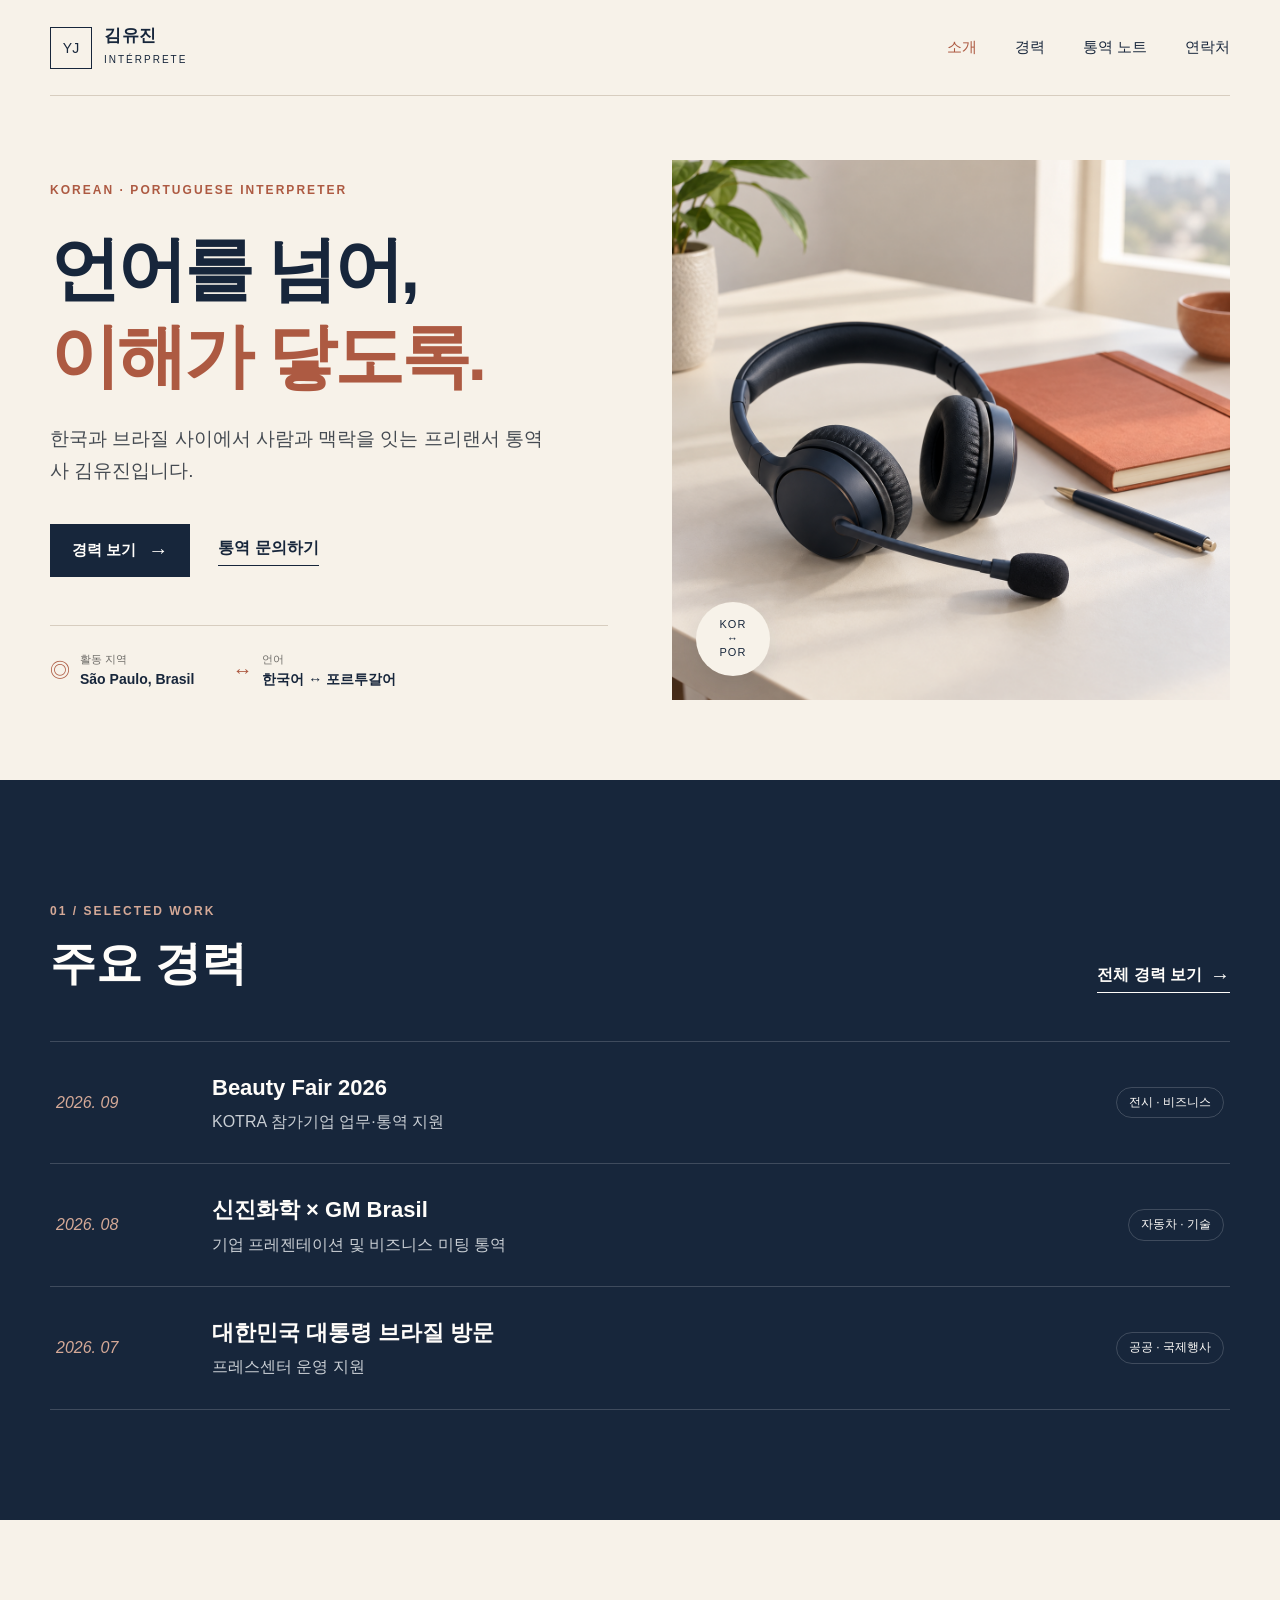
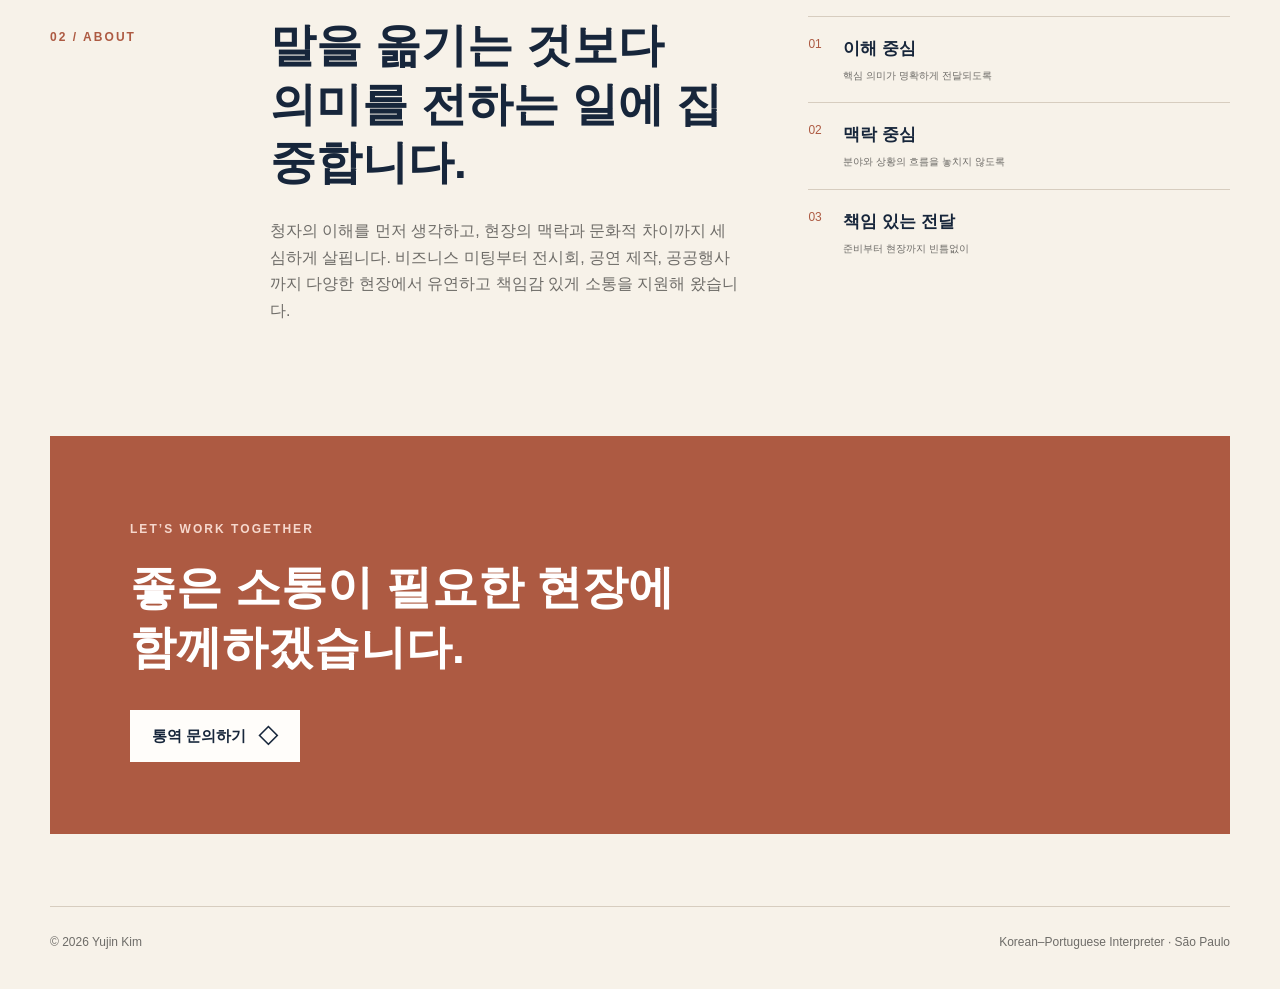
==== commit 64f8432a: "About 크림색과 Selected Work 남색 배경 적용" ====
--- a/index.html
+++ b/index.html
@@ -30,10 +30,10 @@
           <span class="hero-stamp">KOR<br />↔<br />POR</span>
         </div>
       </section>
-      <section class="shell featured-section">
+      <section class="featured-section"><div class="shell">
         <div class="section-heading"><div><p class="section-index">01 / SELECTED WORK</p><h2>주요 경력</h2></div><a class="text-link" href="./experience.html">전체 경력 보기 <span class="icon" aria-hidden="true">→</span></a></div>
         <div class="work-list"><article class="work-row"><time>2026. 09</time><div><h3>Beauty Fair 2026</h3><p>KOTRA 참가기업 업무·통역 지원</p></div><span>전시 · 비즈니스</span></article><article class="work-row"><time>2026. 08</time><div><h3>신진화학 × GM Brasil</h3><p>기업 프레젠테이션 및 비즈니스 미팅 통역</p></div><span>자동차 · 기술</span></article><article class="work-row"><time>2026. 07</time><div><h3>대한민국 대통령 브라질 방문</h3><p>프레스센터 운영 지원</p></div><span>공공 · 국제행사</span></article></div>
-      </section>
+      </div></section>
       <section class="intro-band"><div class="shell intro-grid">
         <p class="section-index">02 / ABOUT</p>
         <div><h2>말을 옮기는 것보다<br />의미를 전하는 일에 집중합니다.</h2><p>청자의 이해를 먼저 생각하고, 현장의 맥락과 문화적 차이까지 세심하게 살핍니다. 비즈니스 미팅부터 전시회, 공연 제작, 공공행사까지 다양한 현장에서 유연하고 책임감 있게 소통을 지원해 왔습니다.</p></div>
--- a/styles.css
+++ b/styles.css
@@ -2,7 +2,7 @@
 
 *{box-sizing:border-box}html{scroll-behavior:smooth}body{margin:0;background:var(--paper);color:var(--ink);font-family:"Pretendard","Noto Sans KR","Malgun Gothic","Apple SD Gothic Neo",Arial,sans-serif;font-size:16px;line-height:1.65}a{color:inherit;text-decoration:none}.shell{width:min(1180px,calc(100% - 48px));margin-inline:auto}.site-header{height:96px;display:flex;align-items:center;justify-content:space-between;border-bottom:1px solid var(--line)}.brand{display:grid;grid-template-columns:42px auto;grid-template-rows:auto auto;column-gap:12px;line-height:1}.brand span{grid-row:1/3;width:42px;height:42px;border:1px solid var(--ink);display:grid;place-items:center;font-family:"Pretendard","Noto Sans KR","Malgun Gothic","Apple SD Gothic Neo",Arial,sans-serif;font-size:14px}.brand b{font-size:17px;letter-spacing:.03em}.brand small{font-size:10px;letter-spacing:.2em;margin-top:7px}.site-header nav{display:flex;gap:38px;font-size:15px}.site-header nav a{position:relative}.site-header nav a:after{content:"";position:absolute;left:0;right:100%;bottom:-7px;height:1px;background:var(--terra);transition:.25s}.site-header nav a:hover:after{right:0}
 .hero{min-height:680px;display:grid;grid-template-columns:1fr 1fr;gap:64px;align-items:center;padding-block:64px 80px}.eyebrow,.section-index{font-size:12px;font-weight:700;letter-spacing:.17em;color:var(--terra);text-transform:uppercase}.hero h1,.page-hero h1,.contact-title h1{font-family:"Pretendard","Noto Sans KR","Malgun Gothic","Apple SD Gothic Neo",Arial,sans-serif;font-size:clamp(44px,5.5vw,75px);font-weight:400;line-height:1.14;letter-spacing:-.035em;margin:24px 0}.hero h1 em,.page-hero h1 em,.contact-title h1 em{color:var(--terra);font-style:italic}.hero-lead{font-size:19px;max-width:510px;color:#454b52}.hero-actions{display:flex;align-items:center;gap:28px;margin-top:38px}.button{display:inline-flex;align-items:center;justify-content:center;gap:12px;padding:14px 22px;font-weight:650;font-size:15px;transition:.2s}.button-dark{background:var(--ink);color:var(--white)}.button-dark:hover{background:var(--terra)}.button-light{background:var(--white);color:var(--ink)}.button-light:hover{background:var(--cream)}.text-link{display:inline-flex;align-items:center;gap:8px;border-bottom:1px solid currentColor;padding-bottom:3px;font-weight:650}.hero-meta{display:flex;gap:38px;margin:48px 0 0;padding-top:24px;border-top:1px solid var(--line)}.hero-meta div{display:grid;grid-template-columns:auto auto;column-gap:10px;align-items:center}.hero-meta svg{grid-row:1/3;color:var(--terra)}.hero-meta dt{font-size:11px;color:var(--muted)}.hero-meta dd{margin:0;font-size:14px;font-weight:650}.hero-visual{position:relative;min-height:540px;overflow:hidden}.hero-visual img{object-fit:cover;object-position:65% center}.hero-stamp{position:absolute;left:24px;bottom:24px;width:74px;height:74px;border-radius:50%;background:var(--paper);display:grid;place-items:center;text-align:center;font:11px/1.25 "Pretendard","Noto Sans KR","Malgun Gothic","Apple SD Gothic Neo",Arial,sans-serif;letter-spacing:.1em;box-shadow:0 8px 30px #17263b1a}
-.intro-band{background:var(--ink);color:var(--white);padding:96px 0}.intro-grid{display:grid;grid-template-columns:150px 1fr .9fr;gap:70px}.intro-grid h2,.section-heading h2,.expertise h2{font-family:"Pretendard","Noto Sans KR","Malgun Gothic","Apple SD Gothic Neo",Arial,sans-serif;font-size:clamp(29px,3.6vw,46px);font-weight:600;line-height:1.28;margin:0 0 26px}.intro-grid>div>p{color:#c9ced4;max-width:560px}.principles{display:flex;flex-direction:column}.principles span{display:grid;grid-template-columns:35px 1fr;border-top:1px solid #ffffff2c;padding:18px 0;color:#d5a997;font-size:12px}.principles b{color:white;font-size:17px}.principles small{grid-column:2;color:#aeb6c0;margin-top:5px}.featured-section{padding-block:110px}.section-heading{display:flex;justify-content:space-between;align-items:end;margin-bottom:48px}.section-heading h2{margin:10px 0 0}.work-row{display:grid;grid-template-columns:120px 1fr auto;gap:36px;align-items:center;padding:28px 6px;border-top:1px solid var(--line);transition:.2s}.work-row:last-child{border-bottom:1px solid var(--line)}.work-row:hover{padding-inline:16px;background:#fff8}.work-row time{font:italic 16px "Pretendard","Noto Sans KR","Malgun Gothic","Apple SD Gothic Neo",Arial,sans-serif;color:var(--terra)}.work-row h3{font-size:22px;margin:0 0 3px}.work-row p{color:var(--muted);margin:0}.work-row>span,.tag{font-size:12px;border:1px solid var(--line);border-radius:99px;padding:5px 12px}.cta{background:var(--terra);color:white;padding:72px 80px;margin-bottom:72px;position:relative}.cta .eyebrow{color:#f6d8cd}.cta h2{font:600 clamp(31px,3.6vw,48px)/1.3 "Pretendard","Noto Sans KR","Malgun Gothic","Apple SD Gothic Neo",Arial,sans-serif;margin:18px 0 32px}.footer{display:flex;justify-content:space-between;border-top:1px solid var(--line);padding-block:26px 36px;font-size:12px;color:var(--muted)}
+.intro-band{background:var(--paper);color:var(--ink);padding:96px 0}.intro-grid{display:grid;grid-template-columns:150px 1fr .9fr;gap:70px}.intro-grid h2,.section-heading h2,.expertise h2{font-family:"Pretendard","Noto Sans KR","Malgun Gothic","Apple SD Gothic Neo",Arial,sans-serif;font-size:clamp(29px,3.6vw,46px);font-weight:600;line-height:1.28;margin:0 0 26px}.intro-grid>div>p{color:var(--muted);max-width:560px}.principles{display:flex;flex-direction:column}.principles span{display:grid;grid-template-columns:35px 1fr;border-top:1px solid var(--line);padding:18px 0;color:var(--terra);font-size:12px}.principles b{color:var(--ink);font-size:17px}.principles small{grid-column:2;color:var(--muted);margin-top:5px}.featured-section{background:var(--ink);color:var(--white);padding-block:110px}.section-heading{display:flex;justify-content:space-between;align-items:end;margin-bottom:48px}.section-heading h2{margin:10px 0 0}.work-row{display:grid;grid-template-columns:120px 1fr auto;gap:36px;align-items:center;padding:28px 6px;border-top:1px solid var(--line);transition:.2s}.work-row:last-child{border-bottom:1px solid var(--line)}.work-row:hover{padding-inline:16px;background:#fff8}.work-row time{font:italic 16px "Pretendard","Noto Sans KR","Malgun Gothic","Apple SD Gothic Neo",Arial,sans-serif;color:var(--terra)}.work-row h3{font-size:22px;margin:0 0 3px}.work-row p{color:var(--muted);margin:0}.work-row>span,.tag{font-size:12px;border:1px solid var(--line);border-radius:99px;padding:5px 12px}.cta{background:var(--terra);color:white;padding:72px 80px;margin-bottom:72px;position:relative}.cta .eyebrow{color:#f6d8cd}.cta h2{font:600 clamp(31px,3.6vw,48px)/1.3 "Pretendard","Noto Sans KR","Malgun Gothic","Apple SD Gothic Neo",Arial,sans-serif;margin:18px 0 32px}.footer{display:flex;justify-content:space-between;border-top:1px solid var(--line);padding-block:26px 36px;font-size:12px;color:var(--muted)}
 .page-hero{padding-block:100px 88px;display:grid;grid-template-columns:1fr .45fr;align-items:end}.page-hero .eyebrow{grid-column:1/3}.page-hero h1{font-size:clamp(40px,5vw,66px);margin-bottom:0}.page-hero>p:last-child{color:var(--muted);margin:0 0 10px}.experience-table{border-bottom:1px solid var(--line)}.experience-row{display:grid;grid-template-columns:55px 100px 1fr auto;gap:24px;align-items:center;border-top:1px solid var(--line);padding:25px 4px}.experience-row .number{font:italic 13px "Pretendard","Noto Sans KR","Malgun Gothic","Apple SD Gothic Neo",Arial,sans-serif;color:var(--terra)}.experience-row time{font-size:13px;color:var(--muted)}.experience-row h2{font-size:20px;margin:0}.experience-row p{margin:2px 0 0;color:var(--muted);font-size:14px}.expertise{display:grid;grid-template-columns:200px 1fr;padding-block:100px}.pill-grid{display:grid;grid-template-columns:repeat(3,1fr);gap:12px}.pill-grid span{border:1px solid var(--line);padding:16px 20px;background:#fff5}
 .contact-layout{min-height:650px;display:grid;grid-template-columns:1.15fr .85fr;gap:100px;align-items:center;padding-block:80px}.contact-title>p:last-child{font-size:18px;color:var(--muted);max-width:480px}.contact-card{background:var(--ink);color:white;padding:44px}.card-kicker{font-size:12px;letter-spacing:.14em;color:#d5a997;margin:0 0 24px}.contact-card>a,.contact-line{display:grid;grid-template-columns:28px 1fr auto;gap:18px;align-items:center;padding:24px 0;border-top:1px solid #ffffff2c}.contact-card small{display:block;color:#aeb6c0;font-size:10px;letter-spacing:.15em}.contact-card b{font-size:17px}.contact-card svg{color:#d5a997}.inquiry{border-top:1px solid var(--line);padding-block:65px;display:grid;grid-template-columns:200px 1fr}.inquiry-grid{display:grid;grid-template-columns:repeat(4,1fr);gap:20px}.inquiry-grid span{display:flex;flex-direction:column;font-weight:650}.inquiry-grid b{font:italic 24px "Pretendard","Noto Sans KR","Malgun Gothic","Apple SD Gothic Neo",Arial,sans-serif;color:var(--terra);margin-bottom:12px}.contact-note{background:var(--cream);padding:22px 28px;margin-bottom:70px}.contact-note p{margin:0;font-size:14px}
 @media(max-width:850px){.shell{width:min(100% - 32px,1180px)}.site-header{height:78px}.site-header nav{gap:19px}.hero{grid-template-columns:1fr;gap:38px;padding-top:55px}.hero-visual{min-height:420px}.intro-grid{grid-template-columns:1fr;gap:30px}.section-index{margin:0}.page-hero{grid-template-columns:1fr}.page-hero .eyebrow{grid-column:auto}.page-hero>p:last-child{margin-top:25px}.contact-layout{grid-template-columns:1fr;gap:48px;padding-block:70px}.expertise,.inquiry{grid-template-columns:1fr;gap:28px}.pill-grid{grid-template-columns:repeat(2,1fr)}.inquiry-grid{grid-template-columns:repeat(2,1fr)}}
@@ -15,3 +15,9 @@
 .notes-hero{padding-bottom:64px}.notes-content{min-height:380px;margin-bottom:90px}.notes-list-heading{display:flex;align-items:center;justify-content:space-between;padding:20px 0;border-block:1px solid var(--line)}.notes-list-heading h2{font-size:18px;margin:0;font-weight:650}.notes-list-heading span{color:var(--muted);font-size:14px}.notes-empty{padding:80px 24px;color:var(--ink)}.notes-empty svg{color:var(--terra)}.notes-empty h2{font-size:20px;font-weight:600;margin:0}.notes-empty [data-slot="empty-header"]{max-width:480px}.site-header nav a:focus-visible{outline:2px solid var(--terra);outline-offset:8px}
 
 .hero-visual img{position:absolute;inset:0;width:100%;height:100%}.icon{display:inline-block;flex-shrink:0;font-size:20px;line-height:1}.hero-meta .icon{grid-row:1/3;color:var(--terra)}.contact-card .icon{color:#d5a997}.notes-empty{text-align:center;display:flex;justify-content:center}.empty-header{max-width:480px}.notes-symbol{font-size:42px;color:var(--terra)}.notes-empty p{color:var(--muted)}.site-header nav a[aria-current="page"]{color:var(--terra)}.contact-card b{overflow-wrap:anywhere}a:focus-visible{outline:2px solid var(--terra);outline-offset:5px}
+
+/* Selected Work: full-width navy background with readable text. */
+.featured-section .section-index,.featured-section .work-row time{color:#d5a997}
+.featured-section .work-row p{color:#c9ced4}
+.featured-section .work-row,.featured-section .work-row>span{border-color:#ffffff2c}
+.featured-section .work-row:hover{background:#ffffff0d}
